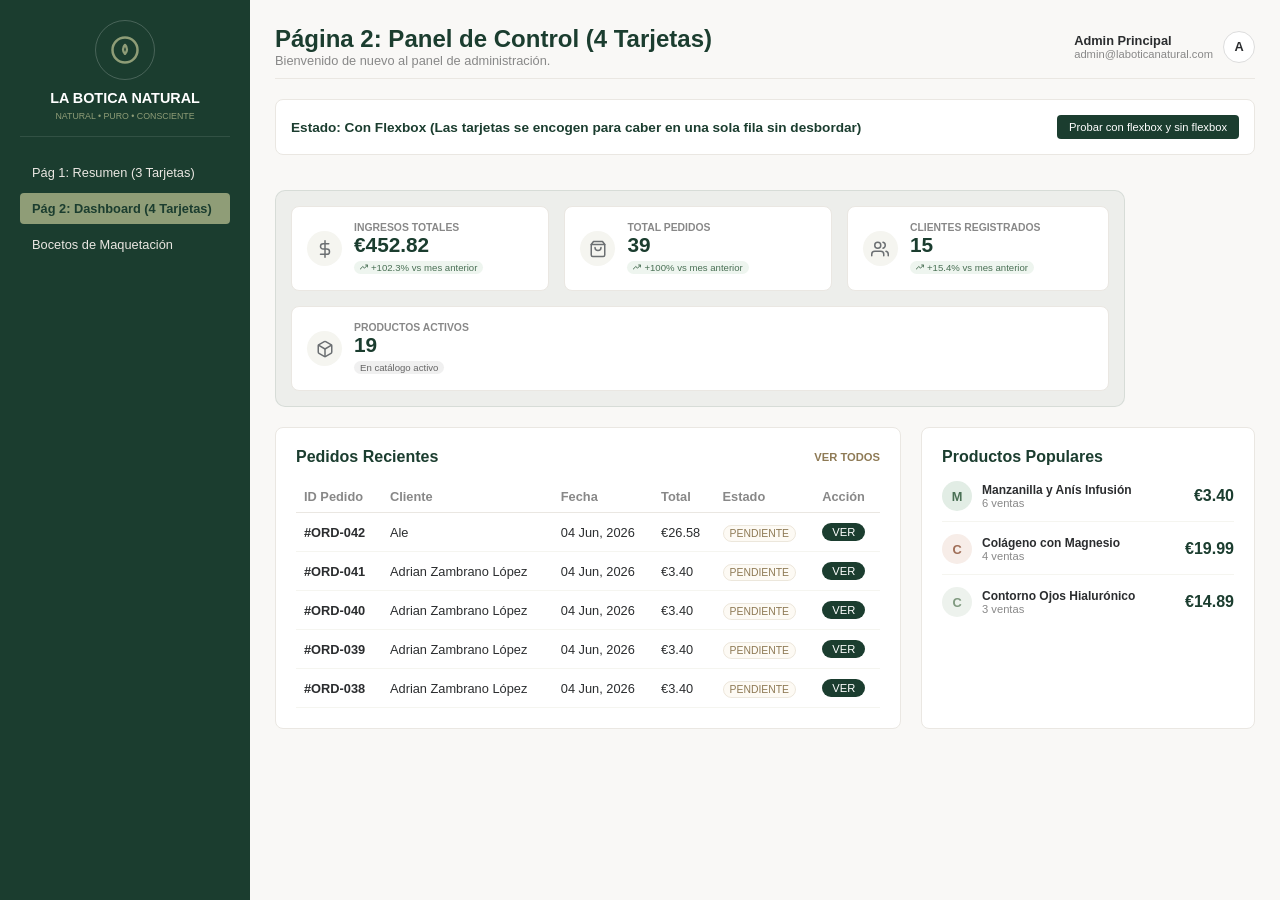
==== dashboard.html @ 6bd01986 "Initial commit of La Botica Natural dashboard" ====
<!DOCTYPE html>
    <html lang="es">
    <head>
        <meta charset="UTF-8">
        <title>La Botica Natural - Página 2 (4 Tarjetas y Panel)</title>
        <link rel="stylesheet" href="style.css">
    </head>
    <body>

        <input type="checkbox" id="toggle-layout-checkbox" class="hidden-toggle">

        <div class="dashboard-container">

            <aside class="sidebar">
                <div class="sidebar-logo">
                    <div class="logo-circle">
                        <svg width="30" height="30" viewBox="0 0 24 24" fill="none" stroke="#8f9d77" stroke-width="2" stroke-linecap="round" stroke-linejoin="round">
                            <circle cx="12" cy="12" r="10"/>
                            <path d="M12 8c-2 2-2 5 0 7 2-2 2-5 0-7z"/>
                        </svg>
                    </div>
                    <h2>LA BOTICA NATURAL</h2>
                    <p class="brand-subtitle">NATURAL • PURO • CONSCIENTE</p>
                </div>
                
                <ul class="sidebar-menu">
                    <li><a href="index.html">Pág 1: Resumen (3 Tarjetas)</a></li>
                    <li class="active"><a href="dashboard.html">Pág 2: Dashboard (4 Tarjetas)</a></li>
                    <li><a href="bocetos.html">Bocetos de Maquetación</a></li>
                </ul>
            </aside>

            <main class="main-content">
                
                <header class="main-header">
                    <div class="header-title">
                        <h1>Página 2: Panel de Control (4 Tarjetas)</h1>
                        <p>Bienvenido de nuevo al panel de administración.</p>
                    </div>
                    
                    <div class="admin-profile">
                        <div class="admin-info">
                            <strong>Admin Principal</strong>
                            <span>admin@laboticanatural.com</span>
                        </div>
                        <div class="admin-avatar">A</div>
                    </div>
                </header>

                <div class="control-box">
                    <span class="control-status flexbox-status">Estado: Con Flexbox (Las tarjetas se encogen para caber en una sola fila sin desbordar)</span>
                    <span class="control-status no-flexbox-status">Estado: Sin Flexbox (Tarjetas fijas de 240px no caben en la caja de 850px y se desbordan horizontalmente)</span>
                    <label for="toggle-layout-checkbox" class="btn-ver control-btn">Probar con flexbox y sin flexbox</label>
                </div>

                <section class="metrics-row page-2-metrics">
                    
                    <div class="metric-card p2-card-1" tabindex="0">
                        <div class="card-icon-circle">
                            <svg width="18" height="18" viewBox="0 0 24 24" fill="none" stroke="currentColor" stroke-width="2" stroke-linecap="round" stroke-linejoin="round"><line x1="12" y1="1" x2="12" y2="23"/><path d="M17 5H9.5a3.5 3.5 0 0 0 0 7h5a3.5 3.5 0 0 1 0 7H6"/></svg>
                        </div>
                        <div class="card-details">
                            <h3>Ingresos Totales</h3>
                            <div class="value">€452.82</div>
                            <span class="badge">
                                <svg width="8" height="8" viewBox="0 0 24 24" fill="none" stroke="currentColor" stroke-width="3" stroke-linecap="round" stroke-linejoin="round"><polyline points="23 6 13.5 15.5 8.5 10.5 1 18"/><polyline points="17 6 23 6 23 12"/></svg>
                                +102.3% vs mes anterior
                            </span>
                        </div>
                    </div>

                    <div class="metric-card p2-card-2" tabindex="0">
                        <div class="card-icon-circle">
                            <svg width="18" height="18" viewBox="0 0 24 24" fill="none" stroke="currentColor" stroke-width="2" stroke-linecap="round" stroke-linejoin="round"><path d="M6 2L3 6v14a2 2 0 0 0 2 2h14a2 2 0 0 0 2-2V6l-3-4z"/><line x1="3" y1="6" x2="21" y2="6"/><path d="M16 10a4 4 0 0 1-8 0"/></svg>
                        </div>
                        <div class="card-details">
                            <h3>Total Pedidos</h3>
                            <div class="value">39</div>
                            <span class="badge">
                                <svg width="8" height="8" viewBox="0 0 24 24" fill="none" stroke="currentColor" stroke-width="3" stroke-linecap="round" stroke-linejoin="round"><polyline points="23 6 13.5 15.5 8.5 10.5 1 18"/><polyline points="17 6 23 6 23 12"/></svg>
                                +100% vs mes anterior
                            </span>
                        </div>
                    </div>

                    <div class="metric-card p2-card-3" tabindex="0">
                        <div class="card-icon-circle">
                            <svg width="18" height="18" viewBox="0 0 24 24" fill="none" stroke="currentColor" stroke-width="2" stroke-linecap="round" stroke-linejoin="round"><path d="M17 21v-2a4 4 0 0 0-4-4H5a4 4 0 0 0-4 4v2"/><circle cx="9" cy="7" r="4"/><path d="M23 21v-2a4 4 0 0 0-3-3.87"/><path d="M16 3.13a4 4 0 0 1 0 7.75"/></svg>
                        </div>
                        <div class="card-details">
                            <h3>Clientes Registrados</h3>
                            <div class="value">15</div>
                            <span class="badge">
                                <svg width="8" height="8" viewBox="0 0 24 24" fill="none" stroke="currentColor" stroke-width="3" stroke-linecap="round" stroke-linejoin="round"><polyline points="23 6 13.5 15.5 8.5 10.5 1 18"/><polyline points="17 6 23 6 23 12"/></svg>
                                +15.4% vs mes anterior
                            </span>
                        </div>
                    </div>

                    <div class="metric-card p2-card-4" tabindex="0">
                        <div class="card-icon-circle">
                            <svg width="18" height="18" viewBox="0 0 24 24" fill="none" stroke="currentColor" stroke-width="2" stroke-linecap="round" stroke-linejoin="round"><path d="M21 16V8a2 2 0 0 0-1-1.73l-7-4a2 2 0 0 0-2 0l-7 4A2 2 0 0 0 3 8v8a2 2 0 0 0 1 1.73l7 4a2 2 0 0 0 2 0l7-4A2 2 0 0 0 21 16z"/><polyline points="3.27 6.96 12 12.01 20.73 6.96"/><line x1="12" y1="22.08" x2="12" y2="12"/></svg>
                        </div>
                        <div class="card-details">
                            <h3>Productos Activos</h3>
                            <div class="value">19</div>
                            <span class="badge badge-gray">En catálogo activo</span>
                        </div>
                    </div>

                </section>

                <div class="dashboard-grid">
                    
                    <section class="panel panel-left">
                        <div class="panel-header">
                            <h2>Pedidos Recientes</h2>
                            <a href="#" class="btn-all">VER TODOS</a>
                        </div>
                        
                        <table class="orders-table">
                            <thead>
                                <tr>
                                    <th>ID Pedido</th>
                                    <th>Cliente</th>
                                    <th>Fecha</th>
                                    <th>Total</th>
                                    <th>Estado</th>
                                    <th>Acción</th>
                                </tr>
                            </thead>
                            <tbody>
                                <tr>
                                    <td><strong>#ORD-042</strong></td>
                                    <td>Ale</td>
                                    <td>04 Jun, 2026</td>
                                    <td>€26.58</td>
                                    <td><span class="status-badge">PENDIENTE</span></td>
                                    <td><button class="btn-ver">VER</button></td>
                                </tr>
                                <tr>
                                    <td><strong>#ORD-041</strong></td>
                                    <td>Adrian Zambrano López</td>
                                    <td>04 Jun, 2026</td>
                                    <td>€3.40</td>
                                    <td><span class="status-badge">PENDIENTE</span></td>
                                    <td><button class="btn-ver">VER</button></td>
                                </tr>
                                <tr>
                                    <td><strong>#ORD-040</strong></td>
                                    <td>Adrian Zambrano López</td>
                                    <td>04 Jun, 2026</td>
                                    <td>€3.40</td>
                                    <td><span class="status-badge">PENDIENTE</span></td>
                                    <td><button class="btn-ver">VER</button></td>
                                </tr>
                                <tr>
                                    <td><strong>#ORD-039</strong></td>
                                    <td>Adrian Zambrano López</td>
                                    <td>04 Jun, 2026</td>
                                    <td>€3.40</td>
                                    <td><span class="status-badge">PENDIENTE</span></td>
                                    <td><button class="btn-ver">VER</button></td>
                                </tr>
                                <tr>
                                    <td><strong>#ORD-038</strong></td>
                                    <td>Adrian Zambrano López</td>
                                    <td>04 Jun, 2026</td>
                                    <td>€3.40</td>
                                    <td><span class="status-badge">PENDIENTE</span></td>
                                    <td><button class="btn-ver">VER</button></td>
                                </tr>
                            </tbody>
                        </table>
                    </section>

                    <section class="panel panel-right">
                        <div class="panel-header">
                            <h2>Productos Populares</h2>
                        </div>
                        
                        <div class="products-list">
                            <div class="product-item">
                                <div class="product-circle prod-m">M</div>
                                <div class="product-info">
                                    <strong>Manzanilla y Anís Infusión</strong>
                                    <span>6 ventas</span>
                                </div>
                                <div class="product-price">€3.40</div>
                            </div>

                            <div class="product-item">
                                <div class="product-circle prod-c1">C</div>
                                <div class="product-info">
                                    <strong>Colágeno con Magnesio</strong>
                                    <span>4 ventas</span>
                                </div>
                                <div class="product-price">€19.99</div>
                            </div>

                            <div class="product-item">
                                <div class="product-circle prod-c2">C</div>
                                <div class="product-info">
                                    <strong>Contorno Ojos Hialurónico</strong>
                                    <span>3 ventas</span>
                                </div>
                                <div class="product-price">€14.89</div>
                            </div>
                        </div>
                    </section>

                </div>

            </main>
        </div>

    </body>
</html>
---- style.css ----
* {
    margin: 0;
    padding: 0;
    box-sizing: border-box;
}

body {
    font-family: Arial, sans-serif;
    color: #2b2d2f;
    background-color: #f9f8f6;
}

/*Con display: flex convertimos este div en el contenedor principal. Sus hijos directos 
   (sidebar y main-content) se colocan en fila automáticamente uno al lado del otro. */
.dashboard-container {
    display: flex;
    min-height: 100vh;
}


.sidebar {
    width: 250px;
    background-color: #1b3d2f;
    color: white;
    padding: 20px;
    display: flex;
    flex-direction: column; /* Apilamos los elementos de arriba a abajo */
    gap: 20px; 
    flex-shrink: 0; /* Impedimos que la barra se deforme o se encoja si falta espacio horizontal */
}

.sidebar-logo {
    text-align: center;
    border-bottom: 1px solid rgba(255, 255, 255, 0.1);
    padding-bottom: 15px;
}

.logo-circle {
    width: 60px;
    height: 60px;
    border-radius: 50%;
    border: 1px solid rgba(255, 255, 255, 0.2);
    margin: 0 auto 10px;
    display: flex;
    align-items: center;
    justify-content: center;
}

.sidebar-logo h2 {
    font-size: 0.9rem;
}

.brand-subtitle {
    font-size: 0.55rem;
    color: #8f9d77;
    margin-top: 5px;
}

.sidebar-menu {
    list-style: none;
    display: flex;
    flex-direction: column;
    gap: 5px;
}

.sidebar-menu a {
    display: flex;
    align-items: center;
    gap: 10px;
    padding: 8px 12px;
    color: #eae7e2;
    text-decoration: none;
    border-radius: 4px;
    font-size: 0.8rem;
}

.sidebar-menu li.active a {
    background-color: #8f9d77;
    color: #1b3d2f;
    font-weight: bold;
}

.sidebar-menu a:hover:not(.active) {
    background-color: rgba(255, 255, 255, 0.05);
}

.menu-divider {
    margin-top: 15px;
}

.logout-link {
    color: #ff8a80 !important;
}

/* El contenido principal se expande para ocupar todo el espacio restante gracias a flex: 1.
   También lo hacemos flex en vertical para organizar las secciones ordenadamente. */
.main-content {
    flex: 1; /* Le dice a esta caja que ocupe todo el espacio libre que quede en la fila */
    padding: 25px;
    display: flex;
    flex-direction: column;
    gap: 20px;
    overflow-x: hidden;
}


.main-header {
    display: flex;
    justify-content: space-between; 
    align-items: center; 
    border-bottom: 1px solid #eae7e2;
    padding-bottom: 10px;
}

.header-title h1 {
    font-size: 1.5rem;
    color: #1b3d2f;
}

.header-title p {
    color: #888;
    font-size: 0.8rem;
}

.admin-profile {
    display: flex;
    align-items: center;
    gap: 10px;
    font-size: 0.8rem;
}

.admin-info span {
    color: #888;
    font-size: 0.7rem;
    display: block;
}

.admin-avatar {
    width: 32px;
    height: 32px;
    border-radius: 50%;
    border: 1px solid #ddd;
    background: white;
    display: flex;
    align-items: center;
    justify-content: center;
    font-weight: bold;
}

/* Activo flexbox para que las tarjetas se pongan una al lado de la otra por defecto.
   Con gap damos separación entre ellas y con flex-wrap hacemos que bajen de fila si la caja es pequeña. */
.metrics-row {
    display: flex;
    gap: 15px;
    flex-wrap: wrap;
    background-color: rgba(27, 61, 47, 0.05);
    padding: 15px;
    border-radius: 10px;
    border: 1.5px solid rgba(27, 61, 47, 0.1);
    width: 100%;
}

.page-1-metrics,
.page-2-metrics {
    max-width: 850px;
    width: 100%;
}

/*hago qe las tarjetas se puedan encoger si la ventana del navegador se hace más estrecha. */
.metric-card {
    width: 240px;
    background-color: white;
    border: 1px solid #eae7e2;
    border-radius: 8px;
    padding: 15px;
    display: flex;
    align-items: center;
    gap: 12px;
    flex-shrink: 1;
    cursor: pointer;
    transition: all 0.3s cubic-bezier(0.4, 0, 0.2, 1);
}

.metric-card:hover {
    transform: translateY(-2px);
    box-shadow: 0 4px 12px rgba(0, 0, 0, 0.05);
}

.hidden-toggle {
    display: none;
}

.flexbox-status {
    display: inline;
}

.no-flexbox-status {
    display: none;
}

.hidden-toggle:checked ~ .dashboard-container .main-content .control-box .flexbox-status {
    display: none;
}

.hidden-toggle:checked ~ .dashboard-container .main-content .control-box .no-flexbox-status {
    display: inline;
}

.hidden-toggle:checked ~ .dashboard-container .main-content .metrics-row {
    display: block;
    white-space: nowrap;
    overflow: visible;
    background-color: rgba(198, 40, 40, 0.05);
    border: 2px solid red;
    padding: 15px;
}

.hidden-toggle:checked ~ .dashboard-container .main-content .metrics-row .metric-card {
    display: inline-flex;
    vertical-align: top;
    margin-right: 15px;
}

/*al hacer clic (recibir focus), la tarjeta se hace gigante con un flex-grow de 5 y obliga a las otras a encogerse.*/
.metrics-row .metric-card:focus {
    flex-grow: 5 !important;
    background-color: #f4f7f5;
    border-color: #8f9d77;
    box-shadow: 0 4px 15px rgba(27, 61, 47, 0.08);
    outline: none;
}

.hidden-toggle:checked ~ .dashboard-container .main-content .metrics-row .metric-card:focus {
    flex-grow: 1 !important;
    background-color: white;
    border-color: #eae7e2;
    box-shadow: none;
    transform: none;
}

.card-icon-circle {
    width: 35px;
    height: 35px;
    border-radius: 50%;
    background-color: #f5f5f0;
    color: #6b6f72;
    display: flex;
    align-items: center;
    justify-content: center;
    flex-shrink: 0;
}

.card-details h3 {
    font-size: 0.65rem;
    color: #888;
    text-transform: uppercase;
}

.card-details .value {
    font-size: 1.3rem;
    font-weight: bold;
    color: #1b3d2f;
}

.card-details .badge {
    display: inline-flex;
    align-items: center;
    gap: 3px;
    font-size: 0.6rem;
    color: #4a7055;
    background-color: #eef5ef;
    padding: 1px 6px;
    border-radius: 10px;
}

.badge-gray {
    background-color: #f0f0f0 !important;
    color: #666 !important;
}

/* Con flex-grow hago que las tarjetas se estiren y rellenen el espacio sobrante.
   Al poner números distintos (1, 2, 1.5), unas tarjetas se hacen más grandes que otras de forma desigual. */
.p1-card-1 { 
    flex-grow: 1; 
}
.p1-card-2 { 
    flex-grow: 2; 
}
.p1-card-3 { 
    flex-grow: 1.5; 
}

.p2-card-1 {
    flex-grow: 1; 
}
.p2-card-2 { 
    flex-grow: 1.5; 
}
.p2-card-3 { 
    flex-grow: 1.2; 
}
.p2-card-4 { 
    flex-grow: 1.8; 
}

/* Usamos flex para poner la tabla de pedidos y la lista de productos populares lado a lado */
.dashboard-grid {
    display: flex;
    gap: 20px;
}

.panel {
    background: white;
    border: 1px solid #eae7e2;
    border-radius: 8px;
    padding: 20px;
}

/* Al panel izquierdo le damos flex: 2 y al derecho flex: 1.
   Esto significa que el izquierdo se quedará con el doble del espacio disponible en comparación al derecho. */
.panel-left {
    flex: 2; /* Proporción de tamaño 2x */
}

.panel-right {
    flex: 1; /* Proporción de tamaño 1x */
}

.panel-header {
    display: flex;
    justify-content: space-between;
    align-items: center;
    margin-bottom: 15px;
}

.panel-header h2 {
    font-size: 1rem;
    color: #1b3d2f;
}

.btn-all {
    color: #8e7a55;
    font-size: 0.7rem;
    font-weight: bold;
    text-decoration: none;
}

.orders-table {
    width: 100%;
    border-collapse: collapse;
    font-size: 0.8rem;
    text-align: left;
}

.orders-table th {
    color: #888;
    padding: 8px;
    border-bottom: 1px solid #eae7e2;
}

.orders-table td {
    padding: 10px 8px;
    border-bottom: 1px solid #f5f5f0;
}

.status-badge {
    background-color: #fdfaf4;
    color: #8e7a55;
    padding: 2px 6px;
    border-radius: 10px;
    border: 1px solid rgba(142,122,85,0.15);
    font-size: 0.65rem;
}

.btn-ver {
    display: inline-flex;
    align-items: center;
    gap: 4px;
    background-color: #1b3d2f;
    color: white;
    border: none;
    padding: 3px 10px;
    border-radius: 10px;
    font-size: 0.7rem;
    cursor: pointer;
}

.products-list {
    display: flex;
    flex-direction: column;
    gap: 12px;
}

.product-item {
    display: flex;
    align-items: center;
    gap: 10px;
    padding-bottom: 10px;
    border-bottom: 1px solid #f5f5f0;
}

.product-item:last-child {
    border-bottom: none;
}

.product-circle {
    width: 30px;
    height: 30px;
    border-radius: 50%;
    display: flex;
    align-items: center;
    justify-content: center;
    font-weight: bold;
    font-size: 0.8rem;
}

.prod-m { background-color: #e2ede5; color: #4a7055; }
.prod-c1 { background-color: #f7ede8; color: #a06e57; }
.prod-c2 { background-color: #edf2ed; color: #7f997f; }

.product-info {
    flex: 1;
    display: flex;
    flex-direction: column;
    font-size: 0.75rem;
}

.product-info span {
    color: #888;
    font-size: 0.7rem;
}

.product-price {
    font-weight: bold;
    color: #1b3d2f;
}

/* Responsive de clase: si la pantalla es menor de 800px de ancho, cambiamos la dirección 
   de flexbox a vertical (column) para que el layout se adapte a móviles y los bloques se apilen. */
@media (max-width: 800px) {
    .dashboard-container, .dashboard-grid {
        flex-direction: column; /* Pasa de fila a columna */
    }
    .sidebar {
        width: 100%;
    }
}

.control-box {
    background-color: white;
    border: 1px solid #eae7e2;
    border-radius: 8px;
    padding: 15px;
    display: flex;
    justify-content: space-between;
    align-items: center;
    margin-bottom: 15px;
}

.control-status {
    font-size: 0.85rem;
    font-weight: bold;
    color: #1b3d2f;
}

.control-btn {
    padding: 6px 12px;
    border-radius: 4px;
}

.bocetos-main {
    max-width: 1200px;
    margin: 30px auto;
    padding: 0 20px;
}

.bocetos-main h1 {
    font-size: 1.8rem;
    color: #1b3d2f;
    text-align: center;
    margin-bottom: 35px;
    font-family: Arial, sans-serif;
    font-weight: bold;
}

.bocetos-grid {
    display: grid;
    grid-template-columns: 1.2fr 0.8fr;
    gap: 30px;
    margin-bottom: 30px;
}

.boceto-card {
    background-color: white;
    border: 1px dashed #999;
    border-radius: 8px;
    padding: 20px;
    display: flex;
    flex-direction: column;
    justify-content: space-between;
}

.boceto-card.flex-version {
    border: 2px solid #8f9d77;
}

.boceto-titulo {
    font-size: 1rem;
    font-weight: bold;
    margin-bottom: 8px;
    color: #1b3d2f;
}

.boceto-card p {
    font-size: 0.8rem;
    color: #6b6f72;
    line-height: 1.4;
    margin-top: 10px;
}

.boceto-content-mockup {
    background-color: #f1f0ec;
    border: 1px solid #ccc;
    padding: 15px;
    margin-top: 10px;
    border-radius: 4px;
}

.mock-container-noflex {
    display: flex;
    align-items: center;
    gap: 8px;
    border: 2px solid red;
    background-color: #ffebee;
    padding: 10px;
    border-radius: 4px;
    width: 100%;
}

.mock-card-red {
    background-color: #ef9a9a;
    border: 1.5px solid #c62828;
    color: #b71c1c;
    padding: 10px;
    font-size: 0.75rem;
    text-align: center;
    border-radius: 4px;
    width: 140px;
    height: 40px;
    display: flex;
    align-items: center;
    justify-content: center;
    flex-shrink: 0;
}

.mock-vacío-dashed {
    border: 1.5px dashed #c62828;
    color: #c62828;
    font-size: 0.7rem;
    display: flex;
    align-items: center;
    justify-content: center;
    width: 60px;
    height: 40px;
    flex-shrink: 0;
    border-radius: 4px;
    background-color: transparent;
}

.mock-container-flex {
    display: flex;
    align-items: center;
    gap: 8px;
    border: 2px solid #2e7d32;
    background-color: #e8f5e9;
    padding: 10px;
    border-radius: 4px;
    width: 100%;
}

.mock-card-green {
    background-color: #a5d6a7;
    border: 1.5px solid #2e7d32;
    color: #1b5e20;
    padding: 10px;
    font-size: 0.75rem;
    text-align: center;
    border-radius: 4px;
    height: 40px;
    display: flex;
    align-items: center;
    justify-content: center;
}

.boceto-fila {
    display: grid;
    grid-template-columns: 1.2fr 0.8fr;
    gap: 30px;
    margin-bottom: 30px;
}

.bocetos-header {
    background-color: #1b3d2f;
    padding: 15px 30px;
    color: white;
    display: flex;
    justify-content: space-between;
    align-items: center;
    border-bottom: 2px solid #8f9d77;
}

.bocetos-header-title {
    font-weight: bold;
    font-size: 1.1rem;
    letter-spacing: 1px;
}

.bocetos-nav-link {
    color: white;
    margin-right: 20px;
    font-size: 0.85rem;
    text-decoration: none;
}

.bocetos-nav-link-active {
    color: #8f9d77;
    font-weight: bold;
    font-size: 0.85rem;
    text-decoration: none;
}

.bocetos-desc {
    color: #6b6f72;
    font-size: 0.8rem;
    margin-top: 5px;
}

.bocetos-calc {
    margin-top: 15px;
}

.mock-justify-start {
    justify-content: flex-start;
}

.boceto-grow-1 {
    flex: 1;
}

.boceto-grow-2 {
    flex: 2;
}

.boceto-grow-1-5 {
    flex: 1.5;
}

.overflow-visible {
    overflow: visible;
}

.mock-container-narrow {
    max-width: 320px;
    overflow: visible;
    position: relative;
}

.mock-card-dashed-9 {
    background-color: #ffcdd2;
    border-style: dashed;
    opacity: 0.9;
}

.mock-card-dashed-8 {
    background-color: #ffcdd2;
    border-style: dashed;
    opacity: 0.8;
}


.mock-flex-1 {
    flex: 1 1 240px; 
    font-size: 0.7rem;
}

.mock-flex-1-5 {
    flex: 1.5 1 240px; 
    font-size: 0.7rem;
}

.mock-flex-1-2 {
    flex: 1.2 1 240px; /* flex-grow: 1.2, flex-shrink: 1, flex-basis: 240px */
    font-size: 0.7rem;
}

.mock-flex-1-8 {
    flex: 1.8 1 240px; 
    font-size: 0.7rem;
}
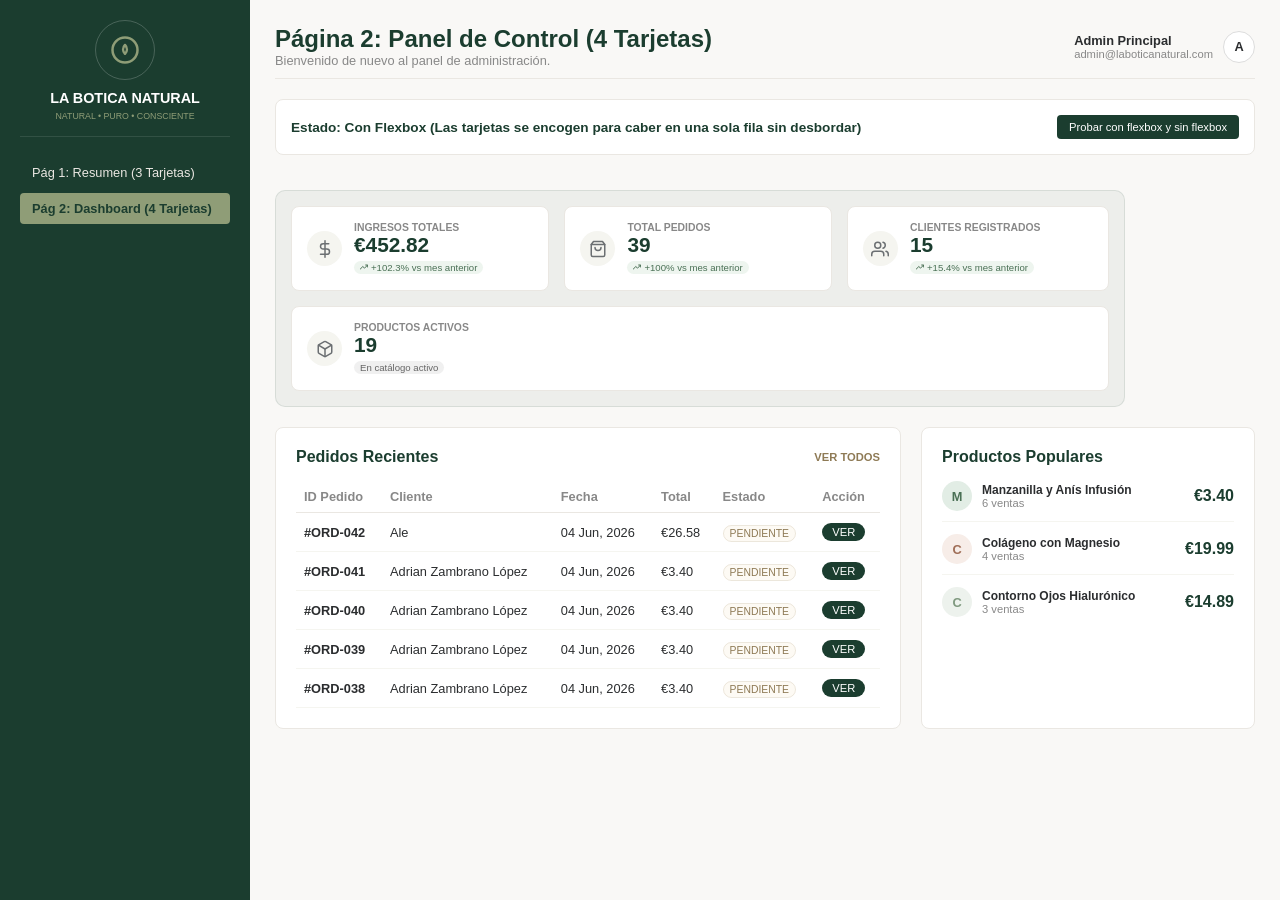
==== commit 972a355f: "Remove links to bocetos.html from the navigation menus" ====
--- a/dashboard.html
+++ b/dashboard.html
@@ -26,7 +26,6 @@
                 <ul class="sidebar-menu">
                     <li><a href="index.html">Pág 1: Resumen (3 Tarjetas)</a></li>
                     <li class="active"><a href="dashboard.html">Pág 2: Dashboard (4 Tarjetas)</a></li>
-                    <li><a href="bocetos.html">Bocetos de Maquetación</a></li>
                 </ul>
             </aside>
 
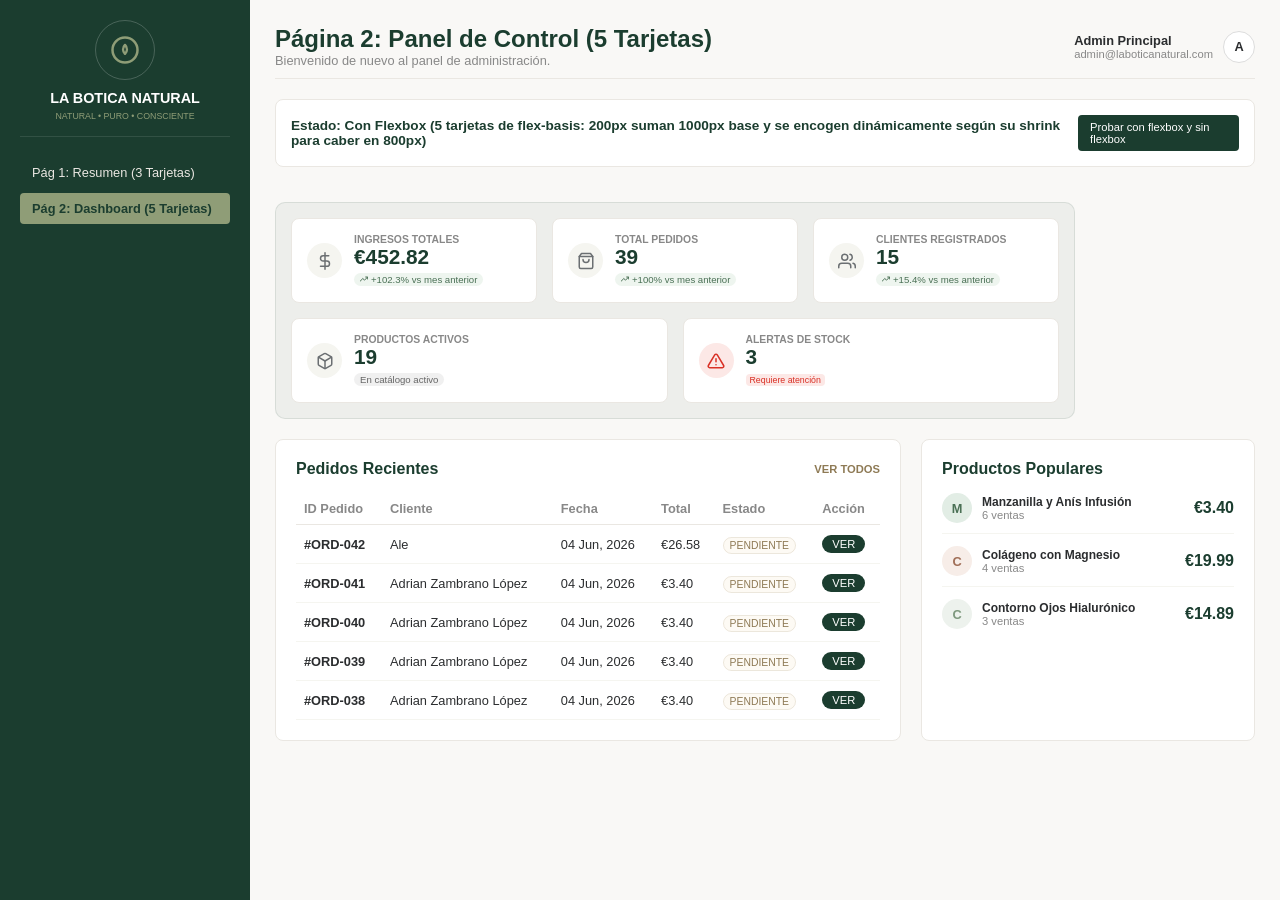
==== commit 7e1a3a51: "Corrige maquetacion de tarjetas con Flexbox (3 y 5 cajas) y añade comentarios explicativos" ====
--- a/dashboard.html
+++ b/dashboard.html
@@ -25,7 +25,7 @@
                 
                 <ul class="sidebar-menu">
                     <li><a href="index.html">Pág 1: Resumen (3 Tarjetas)</a></li>
-                    <li class="active"><a href="dashboard.html">Pág 2: Dashboard (4 Tarjetas)</a></li>
+                    <li class="active"><a href="dashboard.html">Pág 2: Dashboard (5 Tarjetas)</a></li>
                 </ul>
             </aside>
 
@@ -33,7 +33,7 @@
                 
                 <header class="main-header">
                     <div class="header-title">
-                        <h1>Página 2: Panel de Control (4 Tarjetas)</h1>
+                        <h1>Página 2: Panel de Control (5 Tarjetas)</h1>
                         <p>Bienvenido de nuevo al panel de administración.</p>
                     </div>
                     
@@ -47,13 +47,28 @@
                 </header>
 
                 <div class="control-box">
-                    <span class="control-status flexbox-status">Estado: Con Flexbox (Las tarjetas se encogen para caber en una sola fila sin desbordar)</span>
-                    <span class="control-status no-flexbox-status">Estado: Sin Flexbox (Tarjetas fijas de 240px no caben en la caja de 850px y se desbordan horizontalmente)</span>
+                    <span class="control-status flexbox-status">Estado: Con Flexbox (5 tarjetas de flex-basis: 200px suman 1000px base y se encogen dinámicamente según su shrink para caber en 800px)</span>
+                    <span class="control-status no-flexbox-status">Estado: Sin Flexbox (5 tarjetas fijas de 200px desbordan horizontalmente saliendo del contenedor de 800px)</span>
                     <label for="toggle-layout-checkbox" class="btn-ver control-btn">Probar con flexbox y sin flexbox</label>
                 </div>
 
+                <!-- 
+                  CONTENEDOR FLEX (metrics-row page-2-metrics):
+                  - display: flex -> Activa el contexto flexbox.
+                  - flex-flow: row wrap -> Alineamiento horizontal con envoltura si el espacio es extremo.
+                  - Ancho fijo de 800px en escritorio.
+                  - min-height: 180px para dar altura mínima e igualar tarjetas.
+                  - align-items: stretch -> Estira las tarjetas verticalmente.
+                -->
                 <section class="metrics-row page-2-metrics">
                     
+                    <!-- 
+                      ELEMENTO FLEX HIJO (metric-card p2-card-1):
+                      - flex-grow: 1, flex-shrink: 1, flex-basis: 200px.
+                      - Base total de las 5 tarjetas = 1000px. Exceso = 200px.
+                      - Peso total de encogimiento = 1600.
+                      - Se encoge en proporción a su shrink:1 -> se restan 25px. Ancho final = 175px.
+                    -->
                     <div class="metric-card p2-card-1" tabindex="0">
                         <div class="card-icon-circle">
                             <svg width="18" height="18" viewBox="0 0 24 24" fill="none" stroke="currentColor" stroke-width="2" stroke-linecap="round" stroke-linejoin="round"><line x1="12" y1="1" x2="12" y2="23"/><path d="M17 5H9.5a3.5 3.5 0 0 0 0 7h5a3.5 3.5 0 0 1 0 7H6"/></svg>
@@ -68,6 +83,11 @@
                         </div>
                     </div>
 
+                    <!-- 
+                      ELEMENTO FLEX HIJO (metric-card p2-card-2):
+                      - flex-grow: 1, flex-shrink: 2, flex-basis: 200px.
+                      - Se encoge en proporción a su shrink:2 -> se restan 50px. Ancho final = 150px.
+                    -->
                     <div class="metric-card p2-card-2" tabindex="0">
                         <div class="card-icon-circle">
                             <svg width="18" height="18" viewBox="0 0 24 24" fill="none" stroke="currentColor" stroke-width="2" stroke-linecap="round" stroke-linejoin="round"><path d="M6 2L3 6v14a2 2 0 0 0 2 2h14a2 2 0 0 0 2-2V6l-3-4z"/><line x1="3" y1="6" x2="21" y2="6"/><path d="M16 10a4 4 0 0 1-8 0"/></svg>
@@ -82,6 +102,13 @@
                         </div>
                     </div>
 
+                    <!-- 
+                      ELEMENTO FLEX HIJO (metric-card p2-card-3):
+                      - flex-grow: 1, flex-shrink: 3, flex-basis: 200px.
+                      - Se encoge en proporción a su shrink:3 -> se restan 75px. Ancho final = 125px.
+                      - ESTILO ADICIONAL FLEX: 'align-self: flex-start' -> se alinea de forma independiente
+                        en la parte superior del eje secundario de la fila.
+                    -->
                     <div class="metric-card p2-card-3" tabindex="0">
                         <div class="card-icon-circle">
                             <svg width="18" height="18" viewBox="0 0 24 24" fill="none" stroke="currentColor" stroke-width="2" stroke-linecap="round" stroke-linejoin="round"><path d="M17 21v-2a4 4 0 0 0-4-4H5a4 4 0 0 0-4 4v2"/><circle cx="9" cy="7" r="4"/><path d="M23 21v-2a4 4 0 0 0-3-3.87"/><path d="M16 3.13a4 4 0 0 1 0 7.75"/></svg>
@@ -96,6 +123,11 @@
                         </div>
                     </div>
 
+                    <!-- 
+                      ELEMENTO FLEX HIJO (metric-card p2-card-4):
+                      - flex-grow: 1, flex-shrink: 0, flex-basis: 200px.
+                      - ESTE ELEMENTO TIENE SHRINK 0: ¡No se encoge! Conserva su ancho original de 200px.
+                    -->
                     <div class="metric-card p2-card-4" tabindex="0">
                         <div class="card-icon-circle">
                             <svg width="18" height="18" viewBox="0 0 24 24" fill="none" stroke="currentColor" stroke-width="2" stroke-linecap="round" stroke-linejoin="round"><path d="M21 16V8a2 2 0 0 0-1-1.73l-7-4a2 2 0 0 0-2 0l-7 4A2 2 0 0 0 3 8v8a2 2 0 0 0 1 1.73l7 4a2 2 0 0 0 2 0l7-4A2 2 0 0 0 21 16z"/><polyline points="3.27 6.96 12 12.01 20.73 6.96"/><line x1="12" y1="22.08" x2="12" y2="12"/></svg>
@@ -104,6 +136,25 @@
                             <h3>Productos Activos</h3>
                             <div class="value">19</div>
                             <span class="badge badge-gray">En catálogo activo</span>
+                        </div>
+                    </div>
+
+                    <!-- 
+                      ELEMENTO FLEX HIJO ADICIONAL (metric-card p2-card-5):
+                      - flex-grow: 1, flex-shrink: 2, flex-basis: 200px.
+                      - Quinta tarjeta añadida para cumplir el requerimiento de 5 cajas.
+                      - Se encoge en proporción a su shrink:2 -> se restan 50px. Ancho final = 150px.
+                    -->
+                    <div class="metric-card p2-card-5" tabindex="0">
+                        <div class="card-icon-circle" style="background-color: #fce8e6; color: #d93025;">
+                            <svg width="18" height="18" viewBox="0 0 24 24" fill="none" stroke="currentColor" stroke-width="2" stroke-linecap="round" stroke-linejoin="round"><path d="M10.29 3.86L1.82 18a2 2 0 0 0 1.71 3h16.94a2 2 0 0 0 1.71-3L13.71 3.86a2 2 0 0 0-3.42 0z"/><line x1="12" y1="9" x2="12" y2="13"/><line x1="12" y1="17" x2="12.01" y2="17"/></svg>
+                        </div>
+                        <div class="card-details">
+                            <h3>Alertas de Stock</h3>
+                            <div class="value">3</div>
+                            <span class="badge" style="background-color: #fce8e6; color: #d93025; font-size: 0.55rem; padding: 1px 4px; border-radius: 4px;">
+                                Requiere atención
+                            </span>
                         </div>
                     </div>
 
--- a/style.css
+++ b/style.css
@@ -10,23 +10,40 @@
     background-color: #f9f8f6;
 }
 
-/*Con display: flex convertimos este div en el contenedor principal. Sus hijos directos 
-   (sidebar y main-content) se colocan en fila automáticamente uno al lado del otro. */
+/* CONTENEDOR PRINCIPAL (Flex Container):
+   Con display: flex convertimos este div en el contenedor principal.
+   Propiedades aplicadas y por defecto en este contenedor:
+   - display: flex -> Activa el contexto flexbox para sus hijos directos.
+   - flex-direction: row (Por defecto) -> Los hijos directos (sidebar y main-content) se colocan en fila horizontal.
+   - flex-wrap: nowrap (Por defecto) -> Los hijos no se envuelven en múltiples líneas.
+   - justify-content: flex-start (Por defecto) -> Los elementos se alinean al inicio del eje principal (izquierda).
+   - align-items: stretch (Por defecto) -> Los hijos se estiran a lo largo del eje secundario (vertical), haciendo que la barra lateral y el contenido tengan la misma altura.
+*/
 .dashboard-container {
     display: flex;
     min-height: 100vh;
 }
 
 
+/* BARRA LATERAL (Flex Item y Flex Container):
+   - Como flex item de .dashboard-container:
+     * flex-grow: 0 (Por defecto) -> No crece para ocupar el espacio sobrante horizontal.
+     * flex-shrink: 0 -> Impedimos explícitamente que la barra lateral se deforme o encoja por debajo de su base.
+     * flex-basis: auto (Por defecto) -> Usa el valor de 'width' (250px) como tamaño base en el eje principal.
+   - Como flex container de sus elementos internos:
+     * display: flex -> Activa flexbox para apilar los menús.
+     * flex-direction: column -> Cambia el eje principal a vertical. Los elementos se colocan en columna.
+     * align-items: stretch (Por defecto) -> Los ítems hijos ocupan todo el ancho disponible dentro de los 250px.
+*/
 .sidebar {
     width: 250px;
     background-color: #1b3d2f;
     color: white;
     padding: 20px;
     display: flex;
-    flex-direction: column; /* Apilamos los elementos de arriba a abajo */
+    flex-direction: column;
     gap: 20px; 
-    flex-shrink: 0; /* Impedimos que la barra se deforme o se encoja si falta espacio horizontal */
+    flex-shrink: 0;
 }
 
 .sidebar-logo {
@@ -56,6 +73,13 @@
     margin-top: 5px;
 }
 
+/* MENÚ DE LA BARRA LATERAL (Flex Container):
+   - display: flex -> Los enlaces se posicionan usando flexbox.
+   - flex-direction: column -> Se colocan en formato de lista vertical.
+   - flex-wrap: nowrap (Por defecto) -> No se dividen en columnas adicionales.
+   - justify-content: flex-start (Por defecto) -> Se agrupan al inicio del menú vertical.
+   - align-items: stretch (Por defecto) -> Los enlaces (<a>) se expanden para ocupar todo el ancho del contenedor.
+*/
 .sidebar-menu {
     list-style: none;
     display: flex;
@@ -92,10 +116,20 @@
     color: #ff8a80 !important;
 }
 
-/* El contenido principal se expande para ocupar todo el espacio restante gracias a flex: 1.
-   También lo hacemos flex en vertical para organizar las secciones ordenadamente. */
+/* CONTENIDO PRINCIPAL (Flex Item y Flex Container):
+   - Como flex item de .dashboard-container:
+     * flex: 1 -> Shorthand equivalente a 'flex-grow: 1; flex-shrink: 1; flex-basis: 0%;'.
+       Esto le dice al contenedor que crezca todo lo posible para ocupar el espacio horizontal restante,
+       se encoja si es necesario, y comience desde un tamaño base de 0%.
+   - Como flex container para sus bloques hijos:
+     * display: flex -> Activa flexbox.
+     * flex-direction: column -> Apila las secciones (header, metrics, grids) de arriba a abajo.
+     * justify-content: flex-start (Por defecto) -> Alinea el contenido hacia arriba.
+     * align-items: stretch (Por defecto) -> Obliga a que los bloques (como .metrics-row y .dashboard-grid)
+       ocupen el 100% del ancho del .main-content.
+*/
 .main-content {
-    flex: 1; /* Le dice a esta caja que ocupe todo el espacio libre que quede en la fila */
+    flex: 1;
     padding: 25px;
     display: flex;
     flex-direction: column;
@@ -104,6 +138,14 @@
 }
 
 
+/* CABECERA (Flex Container):
+   - display: flex -> Organiza el título y el perfil de administrador en una fila horizontal.
+   - justify-content: space-between -> Distribuye el espacio sobrante horizontal entre el título (izquierda)
+     y el perfil de administrador (derecha).
+   - align-items: center -> Alinea verticalmente los centros del título y el perfil para que queden nivelados.
+   - flex-direction: row (Por defecto) -> Los alinea en fila horizontal.
+   - flex-wrap: nowrap (Por defecto) -> Evita que el perfil salte de línea.
+*/
 .main-header {
     display: flex;
     justify-content: space-between; 
@@ -122,6 +164,12 @@
     font-size: 0.8rem;
 }
 
+/* PERFIL DE ADMINISTRADOR (Flex Container):
+   - display: flex -> Alinea el bloque de texto y el avatar circular en fila horizontal.
+   - align-items: center -> Centra el avatar respecto al texto verticalmente.
+   - flex-direction: row (Por defecto) -> Coloca el texto antes del avatar horizontalmente.
+   - justify-content: flex-start (Por defecto) -> Los elementos se agrupan juntos sin dejar espacio en medio.
+*/
 .admin-profile {
     display: flex;
     align-items: center;
@@ -147,28 +195,51 @@
     font-weight: bold;
 }
 
-/* Activo flexbox para que las tarjetas se pongan una al lado de la otra por defecto.
-   Con gap damos separación entre ellas y con flex-wrap hacemos que bajen de fila si la caja es pequeña. */
+/* FILA DE TARJETAS MÉTRICAS (Flex Container):
+   - display: flex -> Alinea las tarjetas en una fila horizontal.
+   - flex-flow: row wrap -> Usamos el shorthand de Flexbox para agrupar 'flex-direction: row' y 'flex-wrap: wrap'.
+     Esto permite que las tarjetas se ubiquen en fila y bajen automáticamente a la siguiente si no hay espacio.
+   - justify-content: flex-start (Por defecto) -> Alinea las tarjetas hacia el lado izquierdo de la fila.
+   - align-items: stretch -> (Estilo Flexbox adicional) Las tarjetas se estiran para tener exactamente la misma altura
+     si una de ellas crece más verticalmente.
+   - min-height: 180px; -> (Estilo Flexbox adicional) Le damos una altura mínima para apreciar mejor el alineamiento vertical
+     y la demostración de la propiedad 'align-self'.
+*/
 .metrics-row {
     display: flex;
+    flex-flow: row wrap;
     gap: 15px;
-    flex-wrap: wrap;
     background-color: rgba(27, 61, 47, 0.05);
     padding: 15px;
     border-radius: 10px;
     border: 1.5px solid rgba(27, 61, 47, 0.1);
     width: 100%;
-}
-
+    min-height: 180px;
+    align-items: stretch;
+}
+
+/* AJUSTE DE CONTENEDOR FLEX DE TARJETAS:
+   Definimos un ancho fijo de 800px en escritorio (con un max-width: 100% para no romper el responsive) 
+   para asegurar que las matemáticas de crecimiento (Pág 1) y encogimiento (Pág 2) se demuestren con exactitud.
+*/
 .page-1-metrics,
 .page-2-metrics {
-    max-width: 850px;
-    width: 100%;
-}
-
-/*hago qe las tarjetas se puedan encoger si la ventana del navegador se hace más estrecha. */
+    width: 800px;
+    max-width: 100%;
+}
+
+/* TARJETA MÉTRICA INDIVIDUAL (Flex Item y Flex Container):
+   - Como flex item de .metrics-row:
+     * flex-grow: 0 (Por defecto) -> Se sobrescribe individualmente con .p1-card y .p2-card.
+     * flex-shrink: 1 (Por defecto) -> Se sobrescribe individualmente para controlar cómo se encogen.
+     * flex-basis: 200px -> Definimos un tamaño de base inicial de 200px para cada tarjeta (en lugar de width fijo),
+       que será la base para realizar todos los cálculos flex de reparto de espacio restante.
+   - Como flex container interno:
+     * display: flex -> Alinea el icono circular y los textos de la tarjeta en fila.
+     * align-items: center -> Centra el icono verticalmente respecto al texto.
+*/
 .metric-card {
-    width: 240px;
+    flex: 0 1 200px; /* Shorthand de flex-grow: 0, flex-shrink: 1, flex-basis: 200px */
     background-color: white;
     border: 1px solid #eae7e2;
     border-radius: 8px;
@@ -176,7 +247,6 @@
     display: flex;
     align-items: center;
     gap: 12px;
-    flex-shrink: 1;
     cursor: pointer;
     transition: all 0.3s cubic-bezier(0.4, 0, 0.2, 1);
 }
@@ -221,9 +291,21 @@
     margin-right: 15px;
 }
 
-/*al hacer clic (recibir focus), la tarjeta se hace gigante con un flex-grow de 5 y obliga a las otras a encogerse.*/
+/* CRECIMIENTO DINÁMICO MEDIANTE :focus (Estilo Flexbox adicional e interactivo):
+   - Selector :focus: Permite interactividad pura con CSS cuando el usuario hace clic o navega con el tabulador.
+   - flex-grow: 10 !important -> Cuando una tarjeta recibe foco, reclama una cantidad muy superior de espacio 
+     sobrante de la fila (10 partes), forzando a las otras a reducirse a sus tamaños mínimos para cederle el espacio.
+     
+   Nota sobre el funcionamiento de flex-grow:
+   * En index.html (Página 1 con 3 tarjetas): Funciona inmediatamente debido a que hay espacio sobrante en la fila
+     (el tamaño base de 3 tarjetas es 600px y la fila mide 800px; sobran 200px).
+   * En dashboard.html (Página 2 con 5 tarjetas): Dado que el tamaño base total de las 5 tarjetas es 1000px y la 
+     fila mide 800px, el contenedor tiene un desbordamiento negativo (-200px), por lo que flex-grow es completamente
+     ignorado. La tarjeta no crecerá al recibir el focus a menos que redimensionemos la ventana del navegador hasta que
+     la fila sea más ancha de 1000px, permitiendo que exista espacio sobrante.
+*/
 .metrics-row .metric-card:focus {
-    flex-grow: 5 !important;
+    flex-grow: 10 !important;
     background-color: #f4f7f5;
     border-color: #8f9d77;
     box-shadow: 0 4px 15px rgba(27, 61, 47, 0.08);
@@ -231,7 +313,8 @@
 }
 
 .hidden-toggle:checked ~ .dashboard-container .main-content .metrics-row .metric-card:focus {
-    flex-grow: 1 !important;
+    flex-grow: 0 !important;
+    flex-shrink: 1 !important;
     background-color: white;
     border-color: #eae7e2;
     box-shadow: none;
@@ -278,32 +361,81 @@
     color: #666 !important;
 }
 
-/* Con flex-grow hago que las tarjetas se estiren y rellenen el espacio sobrante.
-   Al poner números distintos (1, 2, 1.5), unas tarjetas se hacen más grandes que otras de forma desigual. */
+/* PÁGINA 1: CRECIMIENTO DE TARJETAS (flex-grow y flex-shrink con valores explícitos)
+   El contenedor principal mide exactamente 800px. Tenemos 3 tarjetas con un tamaño base (flex-basis) de 200px cada una.
+   Base total ocupada = 3 tarjetas * 200px = 600px.
+   Espacio restante (sobrante) = 800px - 600px = 200px.
+   Para distribuir los 200px sobrantes, sumamos los valores de flex-grow:
+   - p1-card-1 -> flex-grow: 1
+   - p1-card-2 -> flex-grow: 2
+   - p1-card-3 -> flex-grow: 5
+   Suma total de flex-grow = 1 + 2 + 5 = 8 partes.
+   Valor de cada parte = 200px / 8 = 25px.
+   
+   Cálculo del ancho final de cada tarjeta:
+   - Tarjeta 1 (.p1-card-1): Base (200px) + (1 parte * 25px) = 225px.
+   - Tarjeta 2 (.p1-card-2): Base (200px) + (2 partes * 25px) = 250px.
+   - Tarjeta 3 (.p1-card-3): Base (200px) + (5 partes * 25px) = 325px.
+     * Adicionalmente, aplicamos 'order: -1' para mover visualmente la tarjeta 3 al principio de la fila.
+     * Adicionalmente, aplicamos 'align-self: flex-end' en la tarjeta 2 para alinearla abajo de la fila independiente de las otras.
+*/
 .p1-card-1 { 
-    flex-grow: 1; 
+    flex: 1 1 200px; /* flex-grow: 1, flex-shrink: 1, flex-basis: 200px */
 }
 .p1-card-2 { 
-    flex-grow: 2; 
+    flex: 2 1 200px; /* flex-grow: 2, flex-shrink: 1, flex-basis: 200px */
+    align-self: flex-end; /* (Estilo Flexbox adicional) Desalinea este elemento colocándolo abajo del contenedor */
 }
 .p1-card-3 { 
-    flex-grow: 1.5; 
-}
-
-.p2-card-1 {
-    flex-grow: 1; 
+    flex: 5 1 200px; /* flex-grow: 5, flex-shrink: 1, flex-basis: 200px */
+    order: -1; /* (Estilo Flexbox adicional) Cambia el orden visual en el contenedor: aparece primero */
+}
+
+
+/* PÁGINA 2: ENCOGIMIENTO DE TARJETAS (flex-shrink y flex-grow con valores explícitos)
+   El contenedor mide exactamente 800px. Tenemos 5 tarjetas con un tamaño base (flex-basis) de 200px cada una.
+   Base total requerida = 5 tarjetas * 200px = 1000px.
+   Exceso de tamaño (overflow) = 1000px - 800px = 200px.
+   Dado que el tamaño total (1000px) supera los 800px, las tarjetas deben encogerse.
+   El espacio a sustraer (200px) se distribuye según el peso de cada elemento (flex-shrink * flex-basis):
+   - Tarjeta 1 (.p2-card-1) -> flex-shrink: 1 -> peso = 1 * 200 = 200
+   - Tarjeta 2 (.p2-card-2) -> flex-shrink: 2 -> peso = 2 * 200 = 400
+   - Tarjeta 3 (.p2-card-3) -> flex-shrink: 3 -> peso = 3 * 200 = 600
+   - Tarjeta 4 (.p2-card-4) -> flex-shrink: 0 -> peso = 0 * 200 = 0 (¡No se encoge!)
+   - Tarjeta 5 (.p2-card-5) -> flex-shrink: 2 -> peso = 2 * 200 = 400
+   Suma de pesos = 200 + 400 + 600 + 0 + 400 = 1600.
+   
+   Cálculo del encogimiento y ancho final de cada tarjeta:
+   - Tarjeta 1 (.p2-card-1): Resta (200 / 1600) * 200px = 25px. Ancho final = 200px - 25px = 175px.
+   - Tarjeta 2 (.p2-card-2): Resta (400 / 1600) * 200px = 50px. Ancho final = 200px - 50px = 150px.
+   - Tarjeta 3 (.p2-card-3): Resta (600 / 1600) * 200px = 75px. Ancho final = 200px - 75px = 125px.
+     * Adicionalmente, aplicamos 'align-self: flex-start' para alinear esta tarjeta al borde superior de la fila.
+   - Tarjeta 4 (.p2-card-4): Resta (0 / 1600) * 200px = 0px. Ancho final = 200px. (No pierde tamaño).
+   - Tarjeta 5 (.p2-card-5): Resta (400 / 1600) * 200px = 50px. Ancho final = 200px - 50px = 150px.
+*/
+.p2-card-1 { 
+    flex: 1 1 200px; /* flex-grow: 1, flex-shrink: 1, flex-basis: 200px */
 }
 .p2-card-2 { 
-    flex-grow: 1.5; 
+    flex: 1 2 200px; /* flex-grow: 1, flex-shrink: 2, flex-basis: 200px */
 }
 .p2-card-3 { 
-    flex-grow: 1.2; 
+    flex: 1 3 200px; /* flex-grow: 1, flex-shrink: 3, flex-basis: 200px */
+    align-self: flex-start; /* (Estilo Flexbox adicional) Alinea esta tarjeta al borde superior de la fila */
 }
 .p2-card-4 { 
-    flex-grow: 1.8; 
-}
-
-/* Usamos flex para poner la tabla de pedidos y la lista de productos populares lado a lado */
+    flex: 1 0 200px; /* flex-grow: 1, flex-shrink: 0, flex-basis: 200px -> flex-shrink 0 evita que se encoja */
+}
+.p2-card-5 { 
+    flex: 1 2 200px; /* flex-grow: 1, flex-shrink: 2, flex-basis: 200px */
+}
+
+/* GRID DE MÓDULOS DEL DASHBOARD (Flex Container):
+   - display: flex -> Organiza los paneles en una estructura horizontal en pantalla grande.
+   - flex-direction: row (Por defecto) -> Pone la tabla y la lista populares lado a lado.
+   - flex-wrap: nowrap (Por defecto) -> Mantiene la tabla y la lista en una sola fila.
+   - align-items: stretch (Por defecto) -> Hace que ambos paneles tengan la misma altura vertical.
+*/
 .dashboard-grid {
     display: flex;
     gap: 20px;
@@ -316,14 +448,20 @@
     padding: 20px;
 }
 
-/* Al panel izquierdo le damos flex: 2 y al derecho flex: 1.
-   Esto significa que el izquierdo se quedará con el doble del espacio disponible en comparación al derecho. */
+/* PANELES INDIVIDUALES (Flex Items):
+   - panel-left:
+     * flex: 2 -> Equivale a 'flex-grow: 2; flex-shrink: 1; flex-basis: 0%;'.
+       Crecerá el doble de rápido para reclamar espacio sobrante en comparación con panel-right.
+   - panel-right:
+     * flex: 1 -> Equivale a 'flex-grow: 1; flex-shrink: 1; flex-basis: 0%;'.
+       Crece a proporción 1.
+*/
 .panel-left {
-    flex: 2; /* Proporción de tamaño 2x */
+    flex: 2;
 }
 
 .panel-right {
-    flex: 1; /* Proporción de tamaño 1x */
+    flex: 1;
 }
 
 .panel-header {
@@ -391,6 +529,12 @@
     gap: 12px;
 }
 
+/* ÍTEM DE PRODUCTO POPULAR (Flex Container):
+   - display: flex -> Alinea la letra inicial, los textos informativos y el precio en una sola línea horizontal.
+   - align-items: center -> Alinea verticalmente los tres elementos al centro.
+   - flex-direction: row (Por defecto) -> Formato en fila horizontal.
+   - flex-wrap: nowrap (Por defecto) -> Mantiene los textos en la misma línea sin fragmentarse.
+*/
 .product-item {
     display: flex;
     align-items: center;
@@ -418,6 +562,15 @@
 .prod-c1 { background-color: #f7ede8; color: #a06e57; }
 .prod-c2 { background-color: #edf2ed; color: #7f997f; }
 
+/* INFORMACIÓN DEL PRODUCTO (Flex Item y Flex Container):
+   - Como flex item:
+     * flex: 1 -> Shorthand para 'grow: 1, shrink: 1, basis: 0%'. Ocupa todo el espacio horizontal restante
+       para empujar el precio del producto hacia el extremo derecho del contenedor principal.
+   - Como flex container:
+     * display: flex -> Permite el uso de flexbox en sus elementos internos.
+     * flex-direction: column -> Apila verticalmente el nombre del producto y la cantidad vendida.
+     * align-items: stretch (Por defecto) -> Los textos se estiran a lo ancho.
+*/
 .product-info {
     flex: 1;
     display: flex;
